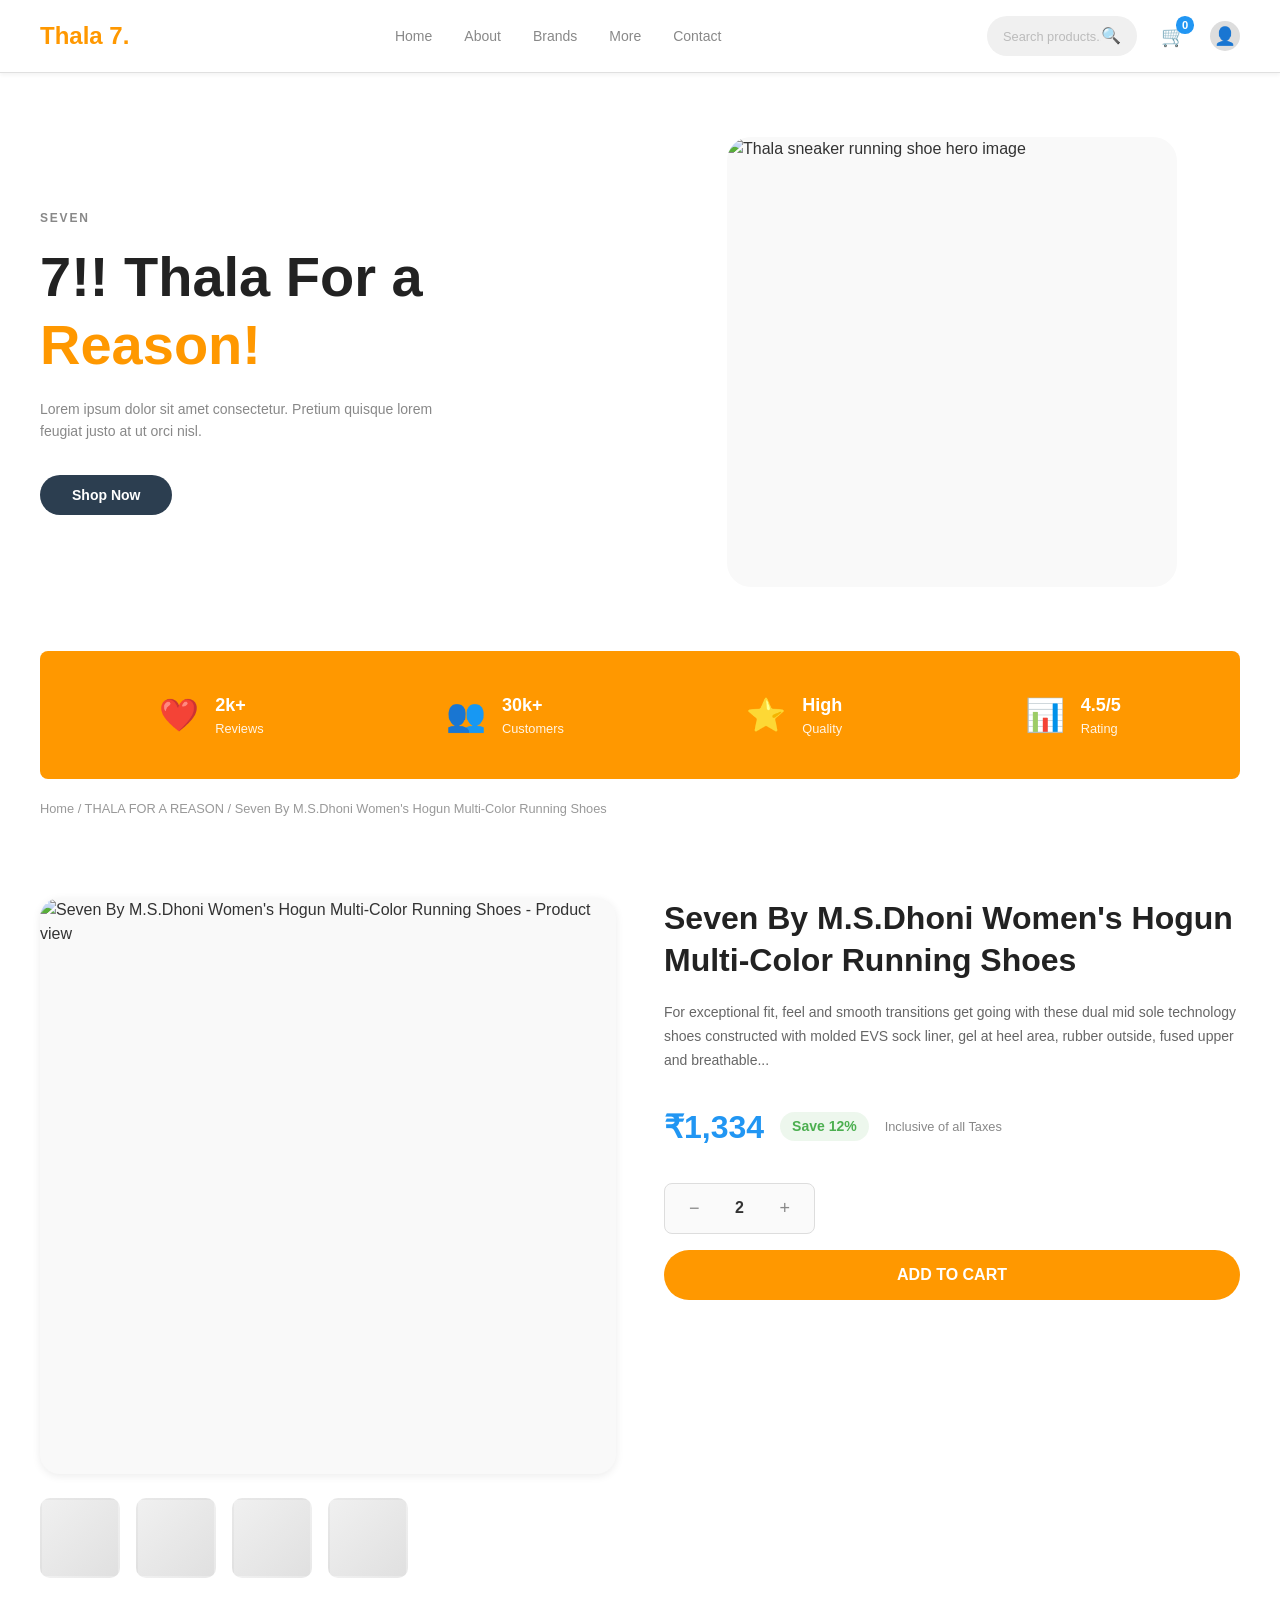
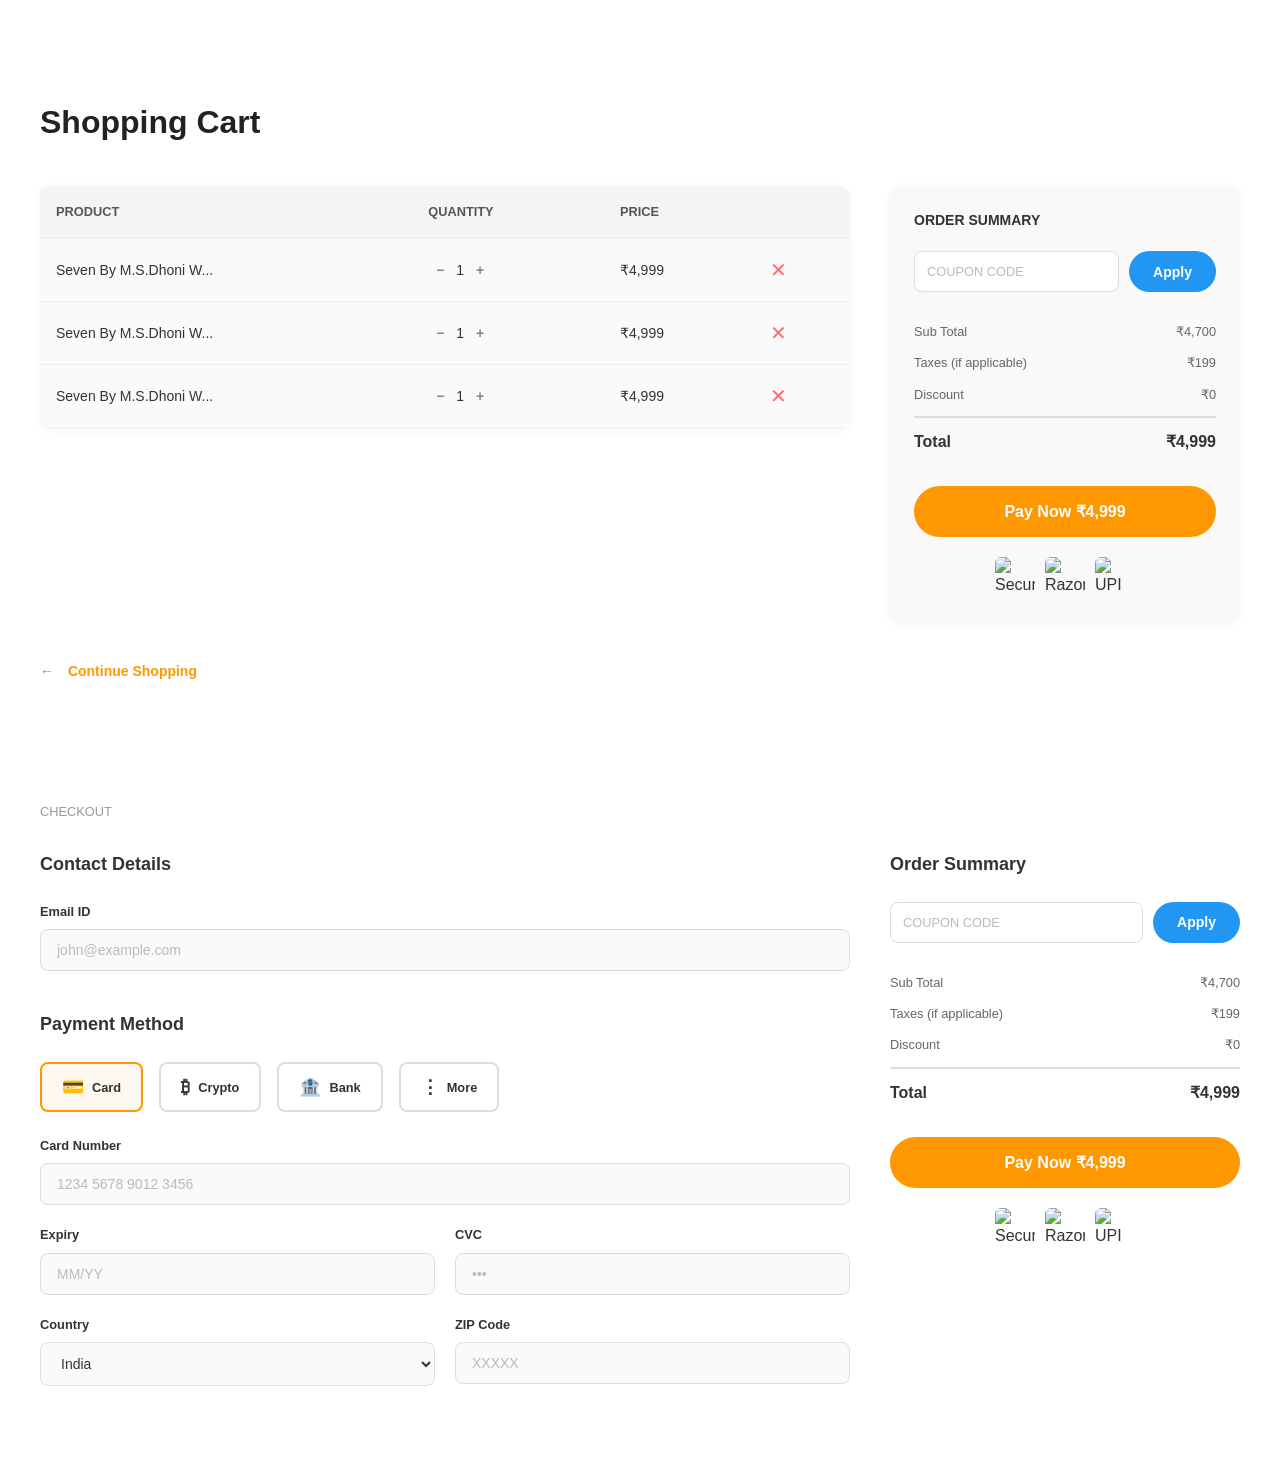
==== index.html @ a84789e5 "first commit" ====
<!doctype html>
<html lang="en">
  <head>
    <meta charset="UTF-8" />
    <meta name="viewport" content="width=device-width, initial-scale=1.0" />
    <title>Thala 7 - Sneaker Store</title>
    <link rel="stylesheet" href="style.css" />
  </head>
  <body>
    <header class="navbar">
      <div class="navbar-container">
        <div class="logo">Thala 7.</div>
        <input type="checkbox" class="hamburger-toggle" id="hamburger-toggle" />
        <label for="hamburger-toggle" class="hamburger-label">
          <span></span>
          <span></span>
          <span></span>
        </label>
        <nav class="nav-menu">
          <a href="#home" class="nav-link">Home</a>
          <a href="#about" class="nav-link">About</a>
          <a href="#brands" class="nav-link">Brands</a>
          <a href="#more" class="nav-link">More</a>
          <a href="#contact" class="nav-link">Contact</a>
        </nav>
        <div class="navbar-right">
          <div class="search-box">
            <input
              type="text"
              placeholder="Search products..."
              aria-label="Search"
            />
            <span class="search-icon">🔍</span>
          </div>
          <div class="cart-icon">
            <span>🛒</span>
            <span class="cart-count">0</span>
          </div>
          <div class="profile-icon" title="Profile">👤</div>
        </div>
      </div>
    </header>

    <section class="hero" id="home">
      <div class="hero-container">
        <div class="hero-left">
          <div class="brand-label">SEVEN</div>
          <h1 class="hero-title">
            7!! Thala For a <span class="highlight">Reason!</span>
          </h1>
          <p class="hero-desc">
            Lorem ipsum dolor sit amet consectetur. Pretium quisque lorem
            feugiat justo at ut orci nisl.
          </p>
          <button class="btn btn-shop">Shop Now</button>
        </div>
        <div class="hero-right">
          <div class="shoe-image-hero">
            <img
              src="https://i.pinimg.com/1200x/aa/ee/76/aaee76f7a891720bc73805a43b27a83a.jpg"
              alt="Thala sneaker running shoe hero image"
            />
          </div>
        </div>
      </div>
      <div class="hero-stats">
        <div class="stat">
          <span class="stat-icon" aria-hidden="true">❤️</span>
          <div class="stat-content">
            <div class="stat-number">2k+</div>
            <div class="stat-label">Reviews</div>
          </div>
        </div>
        <div class="stat">
          <span class="stat-icon" aria-hidden="true">👥</span>
          <div class="stat-content">
            <div class="stat-number">30k+</div>
            <div class="stat-label">Customers</div>
          </div>
        </div>
        <div class="stat">
          <span class="stat-icon" aria-hidden="true">⭐</span>
          <div class="stat-content">
            <div class="stat-number">High</div>
            <div class="stat-label">Quality</div>
          </div>
        </div>
        <div class="stat">
          <span class="stat-icon" aria-hidden="true">📊</span>
          <div class="stat-content">
            <div class="stat-number">4.5/5</div>
            <div class="stat-label">Rating</div>
          </div>
        </div>
      </div>
    </section>

    <section class="breadcrumb">
      <div class="breadcrumb-container">
        <span>Home</span>
        <span>/</span>
        <span>THALA FOR A REASON</span>
        <span>/</span>
        <span>Seven By M.S.Dhoni Women's Hogun Multi-Color Running Shoes</span>
      </div>
    </section>

    <section class="product" id="products">
      <div class="product-container">
        <div class="product-image-section">
          <div class="shoe-image-main">
            <img
              src="https://i.pinimg.com/736x/00/79/85/007985cdb544adfacf5028f406bddde5.jpg"
              alt="Seven By M.S.Dhoni Women's Hogun Multi-Color Running Shoes - Product view"
            />
          </div>
          <div class="product-thumbnails">
            <div
              class="thumbnail"
              role="button"
              tabindex="0"
              aria-label="Product view 1"
            ></div>
            <div
              class="thumbnail"
              role="button"
              tabindex="0"
              aria-label="Product view 2"
            ></div>
            <div
              class="thumbnail"
              role="button"
              tabindex="0"
              aria-label="Product view 3"
            ></div>
            <div
              class="thumbnail"
              role="button"
              tabindex="0"
              aria-label="Product view 4"
            ></div>
          </div>
        </div>
        <div class="product-details-section">
          <h2 class="product-title">
            Seven By M.S.Dhoni Women's Hogun Multi-Color Running Shoes
          </h2>
          <p class="product-description">
            For exceptional fit, feel and smooth transitions get going with
            these dual mid sole technology shoes constructed with molded EVS
            sock liner, gel at heel area, rubber outside, fused upper and
            breathable...
          </p>
          <div class="price-section">
            <span class="price-amount">₹1,334</span>
            <span class="discount-badge">Save 12%</span>
            <span class="tax-info">Inclusive of all Taxes</span>
          </div>
          <div class="add-to-cart-section">
            <div class="quantity-selector">
              <button class="qty-btn" aria-label="Decrease quantity">−</button>
              <span class="qty-value">2</span>
              <button class="qty-btn" aria-label="Increase quantity">+</button>
            </div>
            <button class="btn btn-add-cart">ADD TO CART</button>
          </div>
        </div>
      </div>
    </section>

    <section class="shopping-cart">
      <div class="shopping-cart-container">
        <h2 class="section-title">Shopping Cart</h2>
        <div class="cart-content">
          <div class="cart-items-section">
            <div class="cart-table-wrapper">
              <table class="cart-table">
                <thead>
                  <tr>
                    <th>Product</th>
                    <th>Quantity</th>
                    <th>Price</th>
                    <th></th>
                  </tr>
                </thead>
                <tbody>
                  <tr>
                    <td>Seven By M.S.Dhoni W...</td>
                    <td>
                      <span class="qty-control" role="button">−</span> 1
                      <span class="qty-control" role="button">+</span>
                    </td>
                    <td>₹4,999</td>
                    <td>
                      <span
                        class="remove-item"
                        role="button"
                        aria-label="Remove item"
                        >✕</span
                      >
                    </td>
                  </tr>
                  <tr>
                    <td>Seven By M.S.Dhoni W...</td>
                    <td>
                      <span class="qty-control" role="button">−</span> 1
                      <span class="qty-control" role="button">+</span>
                    </td>
                    <td>₹4,999</td>
                    <td>
                      <span
                        class="remove-item"
                        role="button"
                        aria-label="Remove item"
                        >✕</span
                      >
                    </td>
                  </tr>
                  <tr>
                    <td>Seven By M.S.Dhoni W...</td>
                    <td>
                      <span class="qty-control" role="button">−</span> 1
                      <span class="qty-control" role="button">+</span>
                    </td>
                    <td>₹4,999</td>
                    <td>
                      <span
                        class="remove-item"
                        role="button"
                        aria-label="Remove item"
                        >✕</span
                      >
                    </td>
                  </tr>
                </tbody>
              </table>
            </div>
          </div>
          <div class="order-summary">
            <h3>Order Summary</h3>
            <div class="coupon-section">
              <input
                type="text"
                placeholder="COUPON CODE"
                class="coupon-input"
                aria-label="Enter coupon code"
              />
              <button class="btn btn-apply-coupon">Apply</button>
            </div>
            <div class="summary-row">
              <span>Sub Total</span>
              <span>₹4,700</span>
            </div>
            <div class="summary-row">
              <span>Taxes (if applicable)</span>
              <span>₹199</span>
            </div>
            <div class="summary-row">
              <span>Discount</span>
              <span>₹0</span>
            </div>
            <div class="summary-row total">
              <span>Total</span>
              <span>₹4,999</span>
            </div>
            <button class="btn btn-pay">Pay Now ₹4,999</button>
            <div class="payment-methods">
              <img src="https://via.placeholder.com/40" alt="Secure payment" />
              <img
                src="https://via.placeholder.com/40"
                alt="Razorpay payment"
              />
              <img src="https://via.placeholder.com/40" alt="UPI payment" />
            </div>
          </div>
        </div>
        <div class="continue-shopping">
          <span class="back-arrow">←</span>
          <a href="#products">Continue Shopping</a>
        </div>
      </div>
    </section>

    <section class="checkout">
      <div class="checkout-header">Checkout</div>
      <div class="checkout-container">
        <div class="checkout-left">
          <h3 class="form-section-title">Contact Details</h3>
          <div class="form-group">
            <label for="email-input">Email ID</label>
            <input
              type="email"
              id="email-input"
              placeholder="john@example.com"
              class="form-input"
            />
          </div>

          <h3 class="form-section-title payment-title">Payment Method</h3>
          <div class="payment-tabs">
            <button class="payment-tab active" aria-pressed="true">
              <span class="tab-icon" aria-hidden="true">💳</span>
              Card
            </button>
            <button class="payment-tab" aria-pressed="false">
              <span class="tab-icon" aria-hidden="true">₿</span>
              Crypto
            </button>
            <button class="payment-tab" aria-pressed="false">
              <span class="tab-icon" aria-hidden="true">🏦</span>
              Bank
            </button>
            <button class="payment-tab" aria-pressed="false">
              <span class="tab-icon" aria-hidden="true">⋮</span>
              More
            </button>
          </div>

          <div class="form-group">
            <label for="card-input">Card Number</label>
            <input
              type="text"
              id="card-input"
              placeholder="1234 5678 9012 3456"
              class="form-input"
            />
          </div>

          <div class="form-row">
            <div class="form-group">
              <label for="expiry-input">Expiry</label>
              <input
                type="text"
                id="expiry-input"
                placeholder="MM/YY"
                class="form-input"
              />
            </div>
            <div class="form-group">
              <label for="cvc-input">CVC</label>
              <input
                type="text"
                id="cvc-input"
                placeholder="•••"
                class="form-input"
              />
            </div>
          </div>

          <div class="form-row">
            <div class="form-group">
              <label for="country-input">Country</label>
              <select id="country-input" class="form-input">
                <option>India</option>
                <option>USA</option>
                <option>UK</option>
              </select>
            </div>
            <div class="form-group">
              <label for="zip-input">ZIP Code</label>
              <input
                type="text"
                id="zip-input"
                placeholder="XXXXX"
                class="form-input"
              />
            </div>
          </div>
        </div>

        <div class="checkout-right">
          <h3 class="form-section-title">Order Summary</h3>
          <div class="coupon-section">
            <input
              type="text"
              placeholder="COUPON CODE"
              class="coupon-input"
              aria-label="Enter coupon code"
            />
            <button class="btn btn-apply-coupon">Apply</button>
          </div>
          <div class="summary-row">
            <span>Sub Total</span>
            <span>₹4,700</span>
          </div>
          <div class="summary-row">
            <span>Taxes (if applicable)</span>
            <span>₹199</span>
          </div>
          <div class="summary-row">
            <span>Discount</span>
            <span>₹0</span>
          </div>
          <div class="summary-row total">
            <span>Total</span>
            <span>₹4,999</span>
          </div>
          <button class="btn btn-pay">Pay Now ₹4,999</button>
          <div class="payment-methods">
            <img src="https://via.placeholder.com/40" alt="Secure payment" />
            <img src="https://via.placeholder.com/40" alt="Razorpay payment" />
            <img src="https://via.placeholder.com/40" alt="UPI payment" />
          </div>
        </div>
      </div>
    </section>
  </body>
</html>
---- style.css ----
* {
  margin: 0;
  padding: 0;
  box-sizing: border-box;
}

html {
  scroll-behavior: smooth;
}

body {
  font-family: "Segoe UI", Tahoma, Geneva, Verdana, sans-serif;
  background-color: #f5f5f5;
  color: #333;
  line-height: 1.5;
}

.navbar {
  background-color: #fff;
  padding: 1rem 2.5rem;
  border-bottom: 1px solid #e0e0e0;
  position: sticky;
  top: 0;
  z-index: 100;
  box-shadow: 0 2px 4px rgba(0, 0, 0, 0.05);
}

.navbar-container {
  display: flex;
  justify-content: space-between;
  align-items: center;
  max-width: 1440px;
  margin: 0 auto;
  gap: 2rem;
}

.logo {
  font-size: 1.5rem;
  font-weight: 700;
  color: #ff9800;
  flex-shrink: 0;
}

.hamburger-toggle {
  display: none;
}

.hamburger-label {
  display: none;
  flex-direction: column;
  gap: 0.4rem;
  cursor: pointer;
}

.hamburger-label span {
  width: 1.5rem;
  height: 0.2rem;
  background-color: #333;
  transition: all 0.3s ease;
  border-radius: 0.1rem;
}

.hamburger-toggle:checked ~ .hamburger-label span:nth-child(1) {
  transform: rotate(45deg) translateY(0.65rem);
}

.hamburger-toggle:checked ~ .hamburger-label span:nth-child(2) {
  opacity: 0;
}

.hamburger-toggle:checked ~ .hamburger-label span:nth-child(3) {
  transform: rotate(-45deg) translateY(-0.65rem);
}

.hamburger-toggle:checked ~ .nav-menu {
  max-height: 20rem;
  visibility: visible;
}

.nav-menu {
  display: flex;
  gap: 2rem;
  flex: 1;
  justify-content: center;
  align-items: center;
}

.nav-link {
  text-decoration: none;
  color: #888;
  font-size: 0.875rem;
  font-weight: 500;
  transition: color 0.3s ease;
  position: relative;
  padding: 0.5rem 0;
}

.nav-link:hover,
.nav-link:focus {
  color: #ff9800;
  outline: none;
}

.nav-link::after {
  content: "";
  position: absolute;
  bottom: 0;
  left: 0;
  width: 0;
  height: 0.15rem;
  background-color: #ff9800;
  transition: width 0.3s ease;
}

.nav-link:hover::after,
.nav-link:focus::after {
  width: 100%;
}

.navbar-right {
  display: flex;
  gap: 1.5rem;
  align-items: center;
  flex-shrink: 0;
}

.search-box {
  display: flex;
  align-items: center;
  background-color: #f0f0f0;
  padding: 0.5rem 1rem;
  border-radius: 2rem;
  width: 150px;
  transition:
    background-color 0.3s ease,
    box-shadow 0.3s ease;
}

.search-box:focus-within {
  background-color: #e8e8e8;
  box-shadow: 0 0 0 2px rgba(255, 152, 0, 0.1);
}

.search-box input {
  border: none;
  background: none;
  width: 100%;
  outline: none;
  font-size: 0.8rem;
}

.search-box input::placeholder {
  color: #bbb;
}

.search-icon {
  cursor: pointer;
  color: #888;
  transition: color 0.3s ease;
}

.search-icon:hover {
  color: #ff9800;
}

.cart-icon {
  position: relative;
  cursor: pointer;
  font-size: 1.25rem;
  transition: transform 0.2s ease;
}

.cart-icon:hover {
  transform: scale(1.1);
}

.cart-count {
  position: absolute;
  top: -0.3rem;
  right: -0.5rem;
  background-color: #2196f3;
  color: white;
  font-size: 0.7rem;
  width: 1.1rem;
  height: 1.1rem;
  border-radius: 50%;
  display: flex;
  align-items: center;
  justify-content: center;
  font-weight: 600;
}

.profile-icon {
  width: 1.875rem;
  height: 1.875rem;
  border-radius: 50%;
  background-color: #ddd;
  display: flex;
  align-items: center;
  justify-content: center;
  cursor: pointer;
  font-size: 1.1rem;
  transition: background-color 0.3s ease;
}

.profile-icon:hover {
  background-color: #ccc;
}

.hero {
  background-color: #fff;
  padding: 4rem 2.5rem 0;
}

.hero-container {
  display: flex;
  justify-content: space-between;
  align-items: center;
  max-width: 1440px;
  margin: 0 auto;
  gap: 3rem;
}

.hero-left {
  flex: 1;
  min-width: 0;
}

.brand-label {
  font-size: 0.75rem;
  color: #888;
  letter-spacing: 0.15em;
  margin-bottom: 1rem;
  text-transform: uppercase;
  font-weight: 600;
}

.hero-title {
  font-size: clamp(2rem, 5vw, 3.5rem);
  font-weight: 700;
  color: #222;
  line-height: 1.2;
  margin-bottom: 1.25rem;
  word-break: break-word;
}

.hero-title .highlight {
  color: #ff9800;
}

.hero-desc {
  color: #888;
  font-size: 0.875rem;
  line-height: 1.6;
  margin-bottom: 2rem;
  max-width: 400px;
}

.hero-right {
  flex: 1;
  display: flex;
  justify-content: center;
  min-width: 0;
}

.shoe-image-hero {
  width: 100%;
  max-width: 450px;
  height: auto;
  aspect-ratio: 1;
  border-radius: 1.5rem;
  display: flex;
  align-items: center;
  justify-content: center;
  overflow: hidden;
  background-color: #f9f9f9;
}

.shoe-image-hero img {
  width: 100%;
  height: 100%;
  object-fit: cover;
  display: block;
  transition: transform 0.3s ease;
}

.shoe-image-hero:hover img {
  transform: scale(1.05);
}

.hero-stats {
  display: flex;
  justify-content: space-around;
  background-color: #ff9800;
  margin-top: 4rem;
  padding: 2.5rem 2.5rem;
  color: white;
  width: 100%;
  flex-wrap: wrap;
  gap: 1.5rem;
  border-radius: 0.5rem;
}

.stat {
  display: flex;
  align-items: center;
  gap: 1rem;
}

.stat-icon {
  font-size: 2rem;
}

.stat-content {
  display: flex;
  flex-direction: column;
}

.stat-number {
  font-size: 1.125rem;
  font-weight: 700;
}

.stat-label {
  font-size: 0.8rem;
  opacity: 0.9;
}

.btn {
  border: none;
  border-radius: 2rem;
  cursor: pointer;
  font-size: 0.875rem;
  font-weight: 600;
  padding: 0.75rem 2rem;
  transition: all 0.3s ease;
  font-family: inherit;
}

.btn:focus {
  outline: 2px solid #ff9800;
  outline-offset: 2px;
}

.btn-shop {
  background-color: #2c3e50;
  color: white;
  padding: 0.75rem 2rem;
}

.btn-shop:hover {
  background-color: #1a252f;
  transform: translateY(-2px);
  box-shadow: 0 4px 12px rgba(0, 0, 0, 0.15);
}

.btn-add-cart {
  background-color: #ff9800;
  color: white;
  width: 100%;
  padding: 1rem;
  font-size: 1rem;
}

.btn-add-cart:hover {
  background-color: #f57c00;
  box-shadow: 0 4px 12px rgba(255, 152, 0, 0.2);
}

.btn-pay {
  background-color: #ff9800;
  color: white;
  width: 100%;
  padding: 1rem;
  font-size: 1rem;
  margin-top: 1.25rem;
}

.btn-pay:hover {
  background-color: #f57c00;
  box-shadow: 0 4px 12px rgba(255, 152, 0, 0.2);
}

.btn-apply-coupon {
  background-color: #2196f3;
  color: white;
  padding: 0.75rem 1.5rem;
  white-space: nowrap;
}

.btn-apply-coupon:hover {
  background-color: #1976d2;
}

.breadcrumb {
  background-color: #fff;
  padding: 1.25rem 2.5rem;
}

.breadcrumb-container {
  max-width: 1440px;
  margin: 0 auto;
  font-size: 0.8rem;
  color: #999;
  word-break: break-word;
}

.product {
  background-color: #fff;
  padding: 3.75rem 2.5rem;
}

.product-container {
  display: flex;
  justify-content: space-between;
  max-width: 1440px;
  margin: 0 auto;
  gap: 3rem;
}

.product-image-section {
  flex: 1;
  min-width: 0;
}

.shoe-image-main {
  width: 100%;
  aspect-ratio: 1;
  border-radius: 1.25rem;
  margin-bottom: 1.5rem;
  overflow: hidden;
  background-color: #f9f9f9;
  box-shadow: 0 2px 8px rgba(0, 0, 0, 0.08);
}

.shoe-image-main img {
  width: 100%;
  height: 100%;
  object-fit: cover;
  display: block;
  transition: transform 0.3s ease;
}

.shoe-image-main:hover img {
  transform: scale(1.05);
}

.product-thumbnails {
  display: flex;
  gap: 1rem;
  flex-wrap: wrap;
}

.thumbnail {
  width: 5rem;
  height: 5rem;
  background: linear-gradient(135deg, #f0f0f0 0%, #e0e0e0 100%);
  border-radius: 0.625rem;
  cursor: pointer;
  flex-shrink: 0;
  transition: all 0.3s ease;
  border: 2px solid transparent;
}

.thumbnail:hover {
  border-color: #ff9800;
  transform: translateY(-4px);
  box-shadow: 0 4px 12px rgba(255, 152, 0, 0.2);
}

.thumbnail:focus {
  outline: 2px solid #ff9800;
  outline-offset: 2px;
}

.product-details-section {
  flex: 1;
  min-width: 0;
}

.product-title {
  font-size: 2rem;
  font-weight: 700;
  color: #222;
  margin-bottom: 1.25rem;
  line-height: 1.3;
}

.product-description {
  color: #666;
  font-size: 0.875rem;
  line-height: 1.7;
  margin-bottom: 1.875rem;
}

.price-section {
  display: flex;
  align-items: center;
  gap: 1rem;
  margin-bottom: 2rem;
  flex-wrap: wrap;
}

.price-amount {
  font-size: 2rem;
  font-weight: 700;
  color: #2196f3;
}

.discount-badge {
  color: #4caf50;
  font-weight: 600;
  font-size: 0.875rem;
  background-color: rgba(76, 175, 80, 0.1);
  padding: 0.25rem 0.75rem;
  border-radius: 1rem;
}

.tax-info {
  color: #888;
  font-size: 0.8rem;
}

.add-to-cart-section {
  display: flex;
  gap: 1rem;
  align-items: center;
  flex-wrap: wrap;
}

.quantity-selector {
  display: flex;
  align-items: center;
  gap: 1rem;
  border: 1px solid #ddd;
  padding: 0.625rem 1rem;
  border-radius: 0.5rem;
  background-color: #fafafa;
}

.qty-btn {
  background: none;
  border: none;
  font-size: 1.125rem;
  cursor: pointer;
  color: #888;
  transition: color 0.3s ease;
  padding: 0.25rem 0.5rem;
}

.qty-btn:hover,
.qty-btn:focus {
  color: #ff9800;
  outline: none;
}

.qty-value {
  font-weight: 600;
  color: #333;
  min-width: 2rem;
  text-align: center;
}

.shopping-cart {
  background-color: #fff;
  padding: 3.75rem 2.5rem;
}

.shopping-cart-container {
  max-width: 1440px;
  margin: 0 auto;
}

.section-title {
  font-size: 2rem;
  font-weight: 700;
  color: #222;
  margin-bottom: 2.5rem;
}

.cart-content {
  display: flex;
  gap: 2.5rem;
  margin-bottom: 2.5rem;
}

.cart-items-section {
  flex: 1;
  min-width: 0;
}

.cart-table-wrapper {
  overflow-x: auto;
  border-radius: 0.625rem;
  box-shadow: 0 2px 8px rgba(0, 0, 0, 0.05);
}

.cart-table {
  width: 100%;
  border-collapse: collapse;
  background-color: #fafafa;
}

.cart-table th {
  text-align: left;
  padding: 1rem;
  border-bottom: 2px solid #eee;
  font-weight: 600;
  color: #555;
  font-size: 0.8rem;
  text-transform: uppercase;
  background-color: #f5f5f5;
}

.cart-table td {
  padding: 1rem;
  border-bottom: 1px solid #eee;
  font-size: 0.875rem;
}

.qty-control {
  cursor: pointer;
  color: #888;
  margin: 0 0.5rem;
  transition: color 0.3s ease;
  font-weight: 600;
}

.qty-control:hover {
  color: #ff9800;
}

.remove-item {
  cursor: pointer;
  color: #ff6b6b;
  font-size: 1.25rem;
  transition: color 0.3s ease;
}

.remove-item:hover {
  color: #cc0000;
}

.order-summary {
  width: 350px;
  background-color: #f9f9f9;
  padding: 1.5rem;
  border-radius: 0.625rem;
  height: fit-content;
  box-shadow: 0 2px 8px rgba(0, 0, 0, 0.05);
}

.order-summary h3 {
  font-size: 0.875rem;
  font-weight: 600;
  margin-bottom: 1.25rem;
  color: #333;
  text-transform: uppercase;
}

.coupon-section {
  display: flex;
  gap: 0.625rem;
  margin-bottom: 1.875rem;
}

.coupon-input {
  flex: 1;
  padding: 0.75rem;
  border: 1px solid #ddd;
  border-radius: 0.5rem;
  font-size: 0.8rem;
  color: #333;
  transition: border-color 0.3s ease;
}

.coupon-input::placeholder {
  color: #bbb;
}

.coupon-input:focus {
  outline: none;
  border-color: #ff9800;
  box-shadow: 0 0 0 2px rgba(255, 152, 0, 0.1);
}

.summary-row {
  display: flex;
  justify-content: space-between;
  font-size: 0.8rem;
  margin-bottom: 0.75rem;
  color: #666;
}

.summary-row.total {
  border-top: 2px solid #ddd;
  padding-top: 0.75rem;
  font-size: 1rem;
  font-weight: 700;
  color: #333;
}

.payment-methods {
  display: flex;
  gap: 0.625rem;
  margin-top: 1.25rem;
  justify-content: center;
  flex-wrap: wrap;
}

.payment-methods img {
  width: 2.5rem;
  height: 2.5rem;
  object-fit: cover;
  border-radius: 0.375rem;
}

.continue-shopping {
  margin-top: 2.5rem;
  font-size: 0.875rem;
}

.back-arrow {
  color: #888;
  margin-right: 0.625rem;
}

.continue-shopping a {
  color: #ff9800;
  text-decoration: none;
  font-weight: 600;
  transition: color 0.3s ease;
}

.continue-shopping a:hover {
  color: #f57c00;
  text-decoration: underline;
}

.checkout {
  background-color: #fff;
  padding: 3.75rem 2.5rem;
}

.checkout-header {
  font-size: 0.8rem;
  color: #999;
  margin-bottom: 1.875rem;
  text-transform: uppercase;
}

.checkout-container {
  display: flex;
  gap: 2.5rem;
  max-width: 1440px;
  margin: 0 auto;
}

.checkout-left {
  flex: 1;
  min-width: 0;
}

.checkout-right {
  width: 350px;
  flex-shrink: 0;
}

.form-section-title {
  font-size: 1.125rem;
  font-weight: 600;
  color: #333;
  margin-bottom: 1.5rem;
  margin-top: 1.875rem;
}

.form-section-title:first-of-type {
  margin-top: 0;
}

.payment-title {
  margin-top: 2.5rem;
}

.form-group {
  margin-bottom: 1.25rem;
}

.form-group label {
  display: block;
  font-size: 0.8rem;
  font-weight: 600;
  color: #333;
  margin-bottom: 0.5rem;
}

.form-input {
  width: 100%;
  padding: 0.75rem 1rem;
  border: 1px solid #ddd;
  border-radius: 0.5rem;
  font-size: 0.875rem;
  color: #333;
  font-family: inherit;
  transition: all 0.3s ease;
  background-color: #fafafa;
}

.form-input::placeholder {
  color: #bbb;
}

.form-input:focus {
  outline: none;
  border-color: #ff9800;
  background-color: #fff;
  box-shadow: 0 0 0 3px rgba(255, 152, 0, 0.1);
}

.form-row {
  display: flex;
  gap: 1.25rem;
}

.form-row .form-group {
  flex: 1;
}

.payment-tabs {
  display: flex;
  gap: 1rem;
  margin-bottom: 1.5rem;
  flex-wrap: wrap;
}

.payment-tab {
  display: flex;
  align-items: center;
  gap: 0.5rem;
  padding: 0.75rem 1.25rem;
  border: 2px solid #ddd;
  border-radius: 0.5rem;
  background: white;
  cursor: pointer;
  font-size: 0.8rem;
  font-weight: 600;
  color: #333;
  transition: all 0.3s ease;
}

.payment-tab:hover {
  border-color: #ff9800;
  background-color: #fff8f0;
}

.payment-tab:focus {
  outline: 2px solid #ff9800;
  outline-offset: 2px;
}

.payment-tab.active {
  border-color: #ff9800;
  background-color: #fff8f0;
}

.tab-icon {
  font-size: 1.125rem;
}

@media (max-width: 1200px) {
  .navbar {
    padding: 1rem 1.5rem;
  }

  .navbar-container {
    gap: 1rem;
  }

  .search-box {
    width: 120px;
  }

  .hero {
    padding: 2.5rem 1.5rem 0;
  }

  .hero-container {
    gap: 2rem;
  }

  .hero-title {
    font-size: clamp(1.75rem, 4vw, 2.5rem);
  }

  .hero-right {
    flex: 0.8;
  }

  .product {
    padding: 2.5rem 1.5rem;
  }

  .product-container {
    gap: 2rem;
  }

  .product-title {
    font-size: 1.5rem;
  }

  .checkout-container {
    gap: 1.5rem;
  }
}

@media (max-width: 992px) {
  .navbar {
    padding: 0.75rem 1rem;
  }

  .logo {
    font-size: 1.25rem;
  }

  .hamburger-label {
    display: flex;
  }

  .nav-menu {
    position: absolute;
    top: 100%;
    left: 0;
    right: 0;
    background-color: #fff;
    flex-direction: column;
    gap: 0;
    border-bottom: 1px solid #e0e0e0;
    max-height: 0;
    overflow: hidden;
    visibility: hidden;
    transition:
      max-height 0.3s ease,
      visibility 0.3s ease;
    padding: 0;
  }

  .nav-link {
    padding: 1rem 1.5rem;
    display: block;
    border-bottom: 1px solid #f0f0f0;
  }

  .search-box {
    display: none;
  }

  .hero-container {
    flex-direction: column;
    gap: 2rem;
  }

  .hero-title {
    font-size: clamp(1.5rem, 3vw, 2.25rem);
  }

  .hero-stats {
    margin-top: 2.5rem;
    padding: 1.5rem;
  }

  .product-container {
    flex-direction: column;
    gap: 2rem;
  }

  .product-title {
    font-size: 1.25rem;
  }

  .cart-content {
    flex-direction: column;
    gap: 1.5rem;
  }

  .order-summary {
    width: 100%;
  }

  .checkout-container {
    flex-direction: column;
    gap: 1.5rem;
  }

  .checkout-left {
    order: 2;
  }

  .checkout-right {
    order: 1;
    width: 100%;
  }

  .payment-tabs {
    flex-direction: column;
  }

  .payment-tab {
    width: 100%;
    justify-content: flex-start;
  }
}

@media (max-width: 768px) {
  .navbar {
    padding: 0.625rem 1rem;
  }

  .navbar-container {
    gap: 0.5rem;
  }

  .logo {
    font-size: 1rem;
  }

  .navbar-right {
    gap: 1rem;
  }

  .cart-count {
    font-size: 0.6rem;
    width: 1rem;
    height: 1rem;
  }

  .profile-icon {
    width: 1.75rem;
    height: 1.75rem;
    font-size: 1rem;
  }

  .hero {
    padding: 2rem 1rem 0;
  }

  .hero-container {
    gap: 1.5rem;
  }

  .hero-title {
    font-size: clamp(1.25rem, 5vw, 2rem);
  }

  .hero-desc {
    font-size: 0.8125rem;
  }

  .brand-label {
    font-size: 0.7rem;
  }

  .hero-right {
    flex: 1;
  }

  .shoe-image-hero {
    max-width: 300px;
  }

  .hero-stats {
    flex-direction: column;
    gap: 1rem;
    margin-top: 2rem;
    padding: 1.25rem;
  }

  .stat {
    justify-content: space-between;
  }

  .stat-icon {
    font-size: 1.5rem;
  }

  .breadcrumb {
    padding: 1rem;
  }

  .breadcrumb-container {
    font-size: 0.75rem;
  }

  .product {
    padding: 2rem 1rem;
  }

  .product-container {
    gap: 1.5rem;
  }

  .product-title {
    font-size: 1.125rem;
  }

  .product-description {
    font-size: 0.8125rem;
  }

  .price-amount {
    font-size: 1.5rem;
  }

  .add-to-cart-section {
    flex-direction: column;
    width: 100%;
  }

  .quantity-selector {
    width: 100%;
    justify-content: space-around;
  }

  .btn-add-cart {
    width: 100%;
  }

  .shopping-cart {
    padding: 2rem 1rem;
  }

  .section-title {
    font-size: 1.5rem;
  }

  .cart-table {
    font-size: 0.75rem;
  }

  .cart-table th,
  .cart-table td {
    padding: 0.75rem 0.5rem;
  }

  .order-summary {
    padding: 1rem;
  }

  .order-summary h3 {
    font-size: 0.75rem;
  }

  .coupon-input {
    padding: 0.625rem 0.5rem;
  }

  .summary-row {
    font-size: 0.75rem;
    margin-bottom: 0.5rem;
  }

  .summary-row.total {
    font-size: 0.9rem;
  }

  .btn-pay {
    margin-top: 1rem;
    padding: 0.75rem;
    font-size: 0.9rem;
  }

  .checkout {
    padding: 2rem 1rem;
  }

  .checkout-header {
    font-size: 0.75rem;
  }

  .form-section-title {
    font-size: 1rem;
    margin-bottom: 1rem;
    margin-top: 1.5rem;
  }

  .form-group {
    margin-bottom: 1rem;
  }

  .form-group label {
    font-size: 0.75rem;
    margin-bottom: 0.4rem;
  }

  .form-input {
    padding: 0.625rem 0.75rem;
    font-size: 0.8rem;
  }

  .form-row {
    gap: 1rem;
  }

  .payment-tab {
    padding: 0.625rem 1rem;
    font-size: 0.75rem;
  }

  .tab-icon {
    font-size: 1rem;
  }
}

@media (max-width: 480px) {
  .navbar {
    padding: 0.5rem 0.75rem;
  }

  .logo {
    font-size: 0.9rem;
  }

  .hamburger-label {
    gap: 0.35rem;
  }

  .hamburger-label span {
    width: 1.25rem;
    height: 0.15rem;
  }

  .navbar-right {
    gap: 0.75rem;
  }

  .cart-icon {
    font-size: 1.1rem;
  }

  .profile-icon {
    width: 1.625rem;
    height: 1.625rem;
    font-size: 0.875rem;
  }

  .hero {
    padding: 1.5rem 0.75rem 0;
  }

  .hero-container {
    gap: 1rem;
  }

  .hero-title {
    font-size: clamp(1rem, 4vw, 1.75rem);
  }

  .hero-desc {
    font-size: 0.75rem;
    margin-bottom: 1.25rem;
  }

  .btn-shop {
    width: 100%;
    padding: 0.625rem 1.5rem;
  }

  .brand-label {
    font-size: 0.65rem;
    margin-bottom: 0.75rem;
  }

  .hero-stats {
    gap: 0.75rem;
    margin-top: 1.5rem;
    padding: 1rem 0.75rem;
  }

  .stat {
    flex-direction: column;
    gap: 0.4rem;
    text-align: center;
  }

  .stat-icon {
    font-size: 1.25rem;
  }

  .stat-number {
    font-size: 1rem;
  }

  .stat-label {
    font-size: 0.7rem;
  }

  .breadcrumb {
    padding: 0.75rem 0.75rem;
  }

  .breadcrumb-container {
    font-size: 0.65rem;
  }

  .product {
    padding: 1.5rem 0.75rem;
  }

  .product-container {
    gap: 1.25rem;
  }

  .product-title {
    font-size: 1rem;
  }

  .product-description {
    font-size: 0.75rem;
  }

  .price-amount {
    font-size: 1.25rem;
  }

  .discount-badge {
    font-size: 0.75rem;
    padding: 0.2rem 0.5rem;
  }

  .tax-info {
    font-size: 0.7rem;
  }

  .quantity-selector {
    padding: 0.5rem 0.75rem;
    gap: 0.75rem;
  }

  .qty-btn {
    font-size: 1rem;
  }

  .shopping-cart {
    padding: 1.5rem 0.75rem;
  }

  .section-title {
    font-size: 1.25rem;
    margin-bottom: 1.5rem;
  }

  .cart-content {
    gap: 1rem;
  }

  .cart-table {
    font-size: 0.7rem;
  }

  .cart-table th,
  .cart-table td {
    padding: 0.5rem 0.375rem;
  }

  .order-summary {
    padding: 0.875rem;
  }

  .order-summary h3 {
    font-size: 0.7rem;
  }

  .coupon-section {
    gap: 0.5rem;
  }

  .coupon-input {
    font-size: 0.7rem;
    padding: 0.5rem;
  }

  .btn-apply-coupon {
    padding: 0.5rem 1rem;
    font-size: 0.7rem;
  }

  .summary-row {
    font-size: 0.7rem;
    margin-bottom: 0.4rem;
  }

  .summary-row.total {
    font-size: 0.85rem;
  }

  .btn-pay {
    padding: 0.625rem;
    font-size: 0.8rem;
    margin-top: 0.75rem;
  }

  .payment-methods {
    gap: 0.5rem;
  }

  .payment-methods img {
    width: 2rem;
    height: 2rem;
  }

  .continue-shopping {
    font-size: 0.75rem;
    margin-top: 1.5rem;
  }

  .checkout {
    padding: 1.5rem 0.75rem;
  }

  .checkout-container {
    gap: 1rem;
  }

  .checkout-header {
    font-size: 0.7rem;
    margin-bottom: 1rem;
  }

  .checkout-right {
    width: 100%;
  }

  .form-section-title {
    font-size: 0.9rem;
    margin-bottom: 1rem;
    margin-top: 1.25rem;
  }

  .form-group {
    margin-bottom: 0.875rem;
  }

  .form-group label {
    font-size: 0.7rem;
    margin-bottom: 0.35rem;
  }

  .form-input {
    padding: 0.5rem 0.625rem;
    font-size: 0.75rem;
  }

  .form-row {
    gap: 0.75rem;
  }

  .payment-tabs {
    flex-direction: column;
    gap: 0.75rem;
  }

  .payment-tab {
    padding: 0.5rem 1rem;
    font-size: 0.7rem;
    width: 100%;
  }

  .tab-icon {
    font-size: 0.875rem;
  }
}
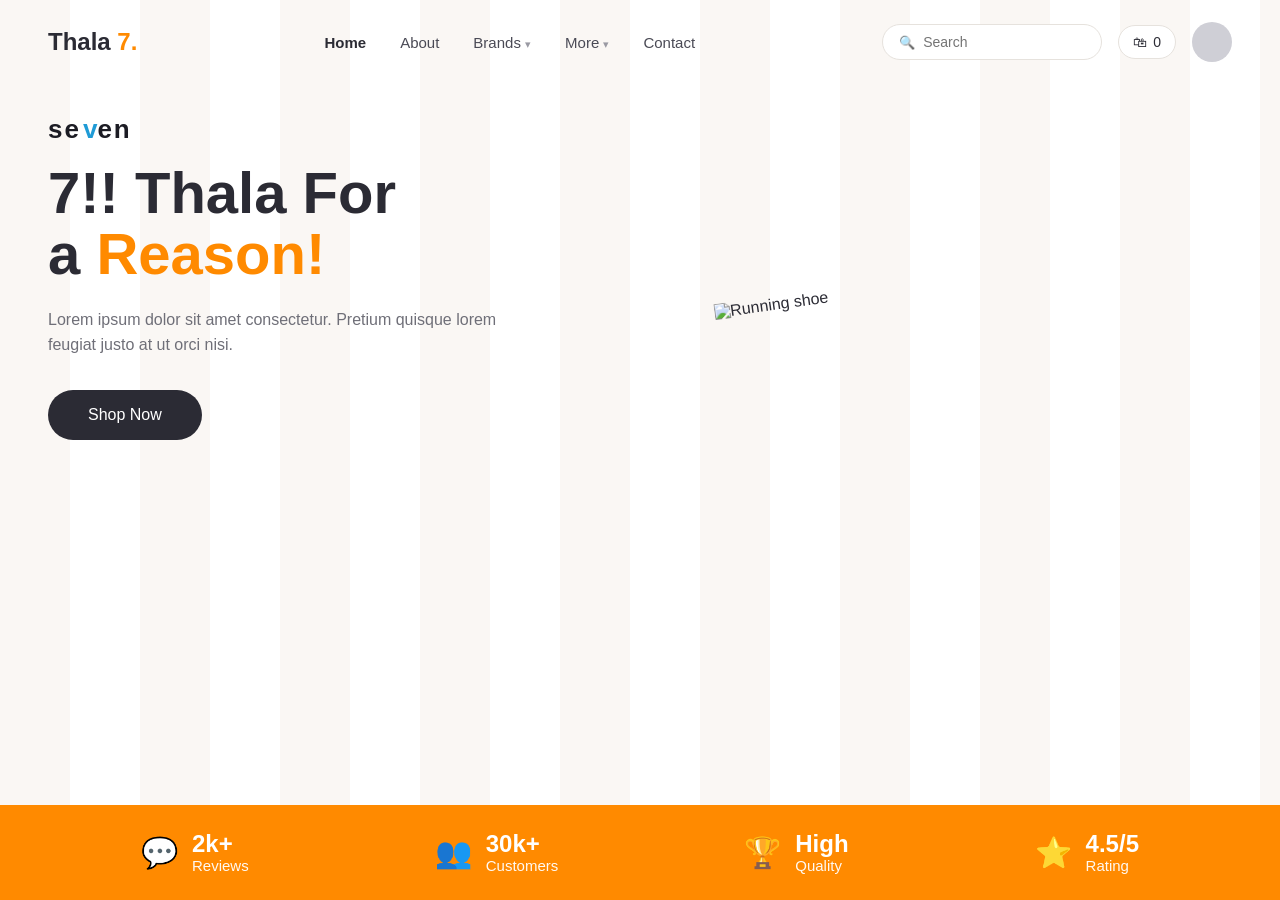
==== commit db2d27a8: "Add Thala 7. shopping flow: home, product, cart, checkout pages - Home landing page with hero and st" ====
--- a/index.html
+++ b/index.html
@@ -1,408 +1,99 @@
-<!doctype html>
+<!DOCTYPE html>
 <html lang="en">
-  <head>
-    <meta charset="UTF-8" />
-    <meta name="viewport" content="width=device-width, initial-scale=1.0" />
-    <title>Thala 7 - Sneaker Store</title>
-    <link rel="stylesheet" href="style.css" />
-  </head>
-  <body>
+<head>
+  <meta charset="UTF-8" />
+  <meta name="viewport" content="width=device-width, initial-scale=1.0" />
+  <title>Thala 7. | Shop Now</title>
+  <link rel="stylesheet" href="css/style.css" />
+</head>
+<body>
+  <div class="page">
+    <!-- ===== Navbar ===== -->
     <header class="navbar">
-      <div class="navbar-container">
-        <div class="logo">Thala 7.</div>
-        <input type="checkbox" class="hamburger-toggle" id="hamburger-toggle" />
-        <label for="hamburger-toggle" class="hamburger-label">
-          <span></span>
-          <span></span>
-          <span></span>
-        </label>
-        <nav class="nav-menu">
-          <a href="#home" class="nav-link">Home</a>
-          <a href="#about" class="nav-link">About</a>
-          <a href="#brands" class="nav-link">Brands</a>
-          <a href="#more" class="nav-link">More</a>
-          <a href="#contact" class="nav-link">Contact</a>
-        </nav>
-        <div class="navbar-right">
-          <div class="search-box">
-            <input
-              type="text"
-              placeholder="Search products..."
-              aria-label="Search"
-            />
-            <span class="search-icon">🔍</span>
-          </div>
-          <div class="cart-icon">
-            <span>🛒</span>
-            <span class="cart-count">0</span>
-          </div>
-          <div class="profile-icon" title="Profile">👤</div>
+      <div class="logo">Thala <span>7.</span></div>
+
+      <nav class="nav-links">
+        <a href="#" class="active">Home</a>
+        <a href="#">About</a>
+        <a href="#">Brands <span class="caret">&#9662;</span></a>
+        <a href="#">More <span class="caret">&#9662;</span></a>
+        <a href="#">Contact</a>
+      </nav>
+
+      <div class="nav-right">
+        <div class="search-box">
+          <span class="search-icon">&#128269;</span>
+          <input type="text" placeholder="Search" />
         </div>
+        <button class="bag-btn">
+          <span class="bag-icon">&#128717;</span>
+          <span class="bag-count">0</span>
+        </button>
+        <div class="avatar"></div>
       </div>
     </header>
 
-    <section class="hero" id="home">
-      <div class="hero-container">
-        <div class="hero-left">
-          <div class="brand-label">SEVEN</div>
-          <h1 class="hero-title">
-            7!! Thala For a <span class="highlight">Reason!</span>
-          </h1>
-          <p class="hero-desc">
-            Lorem ipsum dolor sit amet consectetur. Pretium quisque lorem
-            feugiat justo at ut orci nisl.
-          </p>
-          <button class="btn btn-shop">Shop Now</button>
-        </div>
-        <div class="hero-right">
-          <div class="shoe-image-hero">
-            <img
-              src="https://i.pinimg.com/1200x/aa/ee/76/aaee76f7a891720bc73805a43b27a83a.jpg"
-              alt="Thala sneaker running shoe hero image"
-            />
-          </div>
+    <!-- ===== Hero ===== -->
+    <main class="hero">
+      <div class="hero-left">
+        <div class="brand-mark">se<span class="v">v</span>en</div>
+
+        <h1 class="hero-title">
+          7!! Thala For<br />
+          a <span class="orange">Reason!</span>
+        </h1>
+
+        <p class="hero-text">
+          Lorem ipsum dolor sit amet consectetur. Pretium quisque lorem
+          feugiat justo at ut orci nisi.
+        </p>
+
+        <a href="product.html" class="shop-btn">Shop Now</a>
+      </div>
+
+      <div class="hero-right">
+        <img
+          src="https://images.unsplash.com/photo-1542291026-7eec264c27ff?auto=format&fit=crop&w=900&q=80"
+          alt="Running shoe"
+          class="shoe-img"
+        />
+      </div>
+    </main>
+
+    <!-- ===== Stats bar ===== -->
+    <section class="stats">
+      <div class="stat">
+        <span class="stat-icon">&#128172;</span>
+        <div class="stat-text">
+          <strong>2k+</strong>
+          <span>Reviews</span>
         </div>
       </div>
-      <div class="hero-stats">
-        <div class="stat">
-          <span class="stat-icon" aria-hidden="true">❤️</span>
-          <div class="stat-content">
-            <div class="stat-number">2k+</div>
-            <div class="stat-label">Reviews</div>
-          </div>
+
+      <div class="stat">
+        <span class="stat-icon">&#128101;</span>
+        <div class="stat-text">
+          <strong>30k+</strong>
+          <span>Customers</span>
         </div>
-        <div class="stat">
-          <span class="stat-icon" aria-hidden="true">👥</span>
-          <div class="stat-content">
-            <div class="stat-number">30k+</div>
-            <div class="stat-label">Customers</div>
-          </div>
+      </div>
+
+      <div class="stat">
+        <span class="stat-icon">&#127942;</span>
+        <div class="stat-text">
+          <strong>High</strong>
+          <span>Quality</span>
         </div>
-        <div class="stat">
-          <span class="stat-icon" aria-hidden="true">⭐</span>
-          <div class="stat-content">
-            <div class="stat-number">High</div>
-            <div class="stat-label">Quality</div>
-          </div>
-        </div>
-        <div class="stat">
-          <span class="stat-icon" aria-hidden="true">📊</span>
-          <div class="stat-content">
-            <div class="stat-number">4.5/5</div>
-            <div class="stat-label">Rating</div>
-          </div>
+      </div>
+
+      <div class="stat">
+        <span class="stat-icon">&#11088;</span>
+        <div class="stat-text">
+          <strong>4.5/5</strong>
+          <span>Rating</span>
         </div>
       </div>
     </section>
-
-    <section class="breadcrumb">
-      <div class="breadcrumb-container">
-        <span>Home</span>
-        <span>/</span>
-        <span>THALA FOR A REASON</span>
-        <span>/</span>
-        <span>Seven By M.S.Dhoni Women's Hogun Multi-Color Running Shoes</span>
-      </div>
-    </section>
-
-    <section class="product" id="products">
-      <div class="product-container">
-        <div class="product-image-section">
-          <div class="shoe-image-main">
-            <img
-              src="https://i.pinimg.com/736x/00/79/85/007985cdb544adfacf5028f406bddde5.jpg"
-              alt="Seven By M.S.Dhoni Women's Hogun Multi-Color Running Shoes - Product view"
-            />
-          </div>
-          <div class="product-thumbnails">
-            <div
-              class="thumbnail"
-              role="button"
-              tabindex="0"
-              aria-label="Product view 1"
-            ></div>
-            <div
-              class="thumbnail"
-              role="button"
-              tabindex="0"
-              aria-label="Product view 2"
-            ></div>
-            <div
-              class="thumbnail"
-              role="button"
-              tabindex="0"
-              aria-label="Product view 3"
-            ></div>
-            <div
-              class="thumbnail"
-              role="button"
-              tabindex="0"
-              aria-label="Product view 4"
-            ></div>
-          </div>
-        </div>
-        <div class="product-details-section">
-          <h2 class="product-title">
-            Seven By M.S.Dhoni Women's Hogun Multi-Color Running Shoes
-          </h2>
-          <p class="product-description">
-            For exceptional fit, feel and smooth transitions get going with
-            these dual mid sole technology shoes constructed with molded EVS
-            sock liner, gel at heel area, rubber outside, fused upper and
-            breathable...
-          </p>
-          <div class="price-section">
-            <span class="price-amount">₹1,334</span>
-            <span class="discount-badge">Save 12%</span>
-            <span class="tax-info">Inclusive of all Taxes</span>
-          </div>
-          <div class="add-to-cart-section">
-            <div class="quantity-selector">
-              <button class="qty-btn" aria-label="Decrease quantity">−</button>
-              <span class="qty-value">2</span>
-              <button class="qty-btn" aria-label="Increase quantity">+</button>
-            </div>
-            <button class="btn btn-add-cart">ADD TO CART</button>
-          </div>
-        </div>
-      </div>
-    </section>
-
-    <section class="shopping-cart">
-      <div class="shopping-cart-container">
-        <h2 class="section-title">Shopping Cart</h2>
-        <div class="cart-content">
-          <div class="cart-items-section">
-            <div class="cart-table-wrapper">
-              <table class="cart-table">
-                <thead>
-                  <tr>
-                    <th>Product</th>
-                    <th>Quantity</th>
-                    <th>Price</th>
-                    <th></th>
-                  </tr>
-                </thead>
-                <tbody>
-                  <tr>
-                    <td>Seven By M.S.Dhoni W...</td>
-                    <td>
-                      <span class="qty-control" role="button">−</span> 1
-                      <span class="qty-control" role="button">+</span>
-                    </td>
-                    <td>₹4,999</td>
-                    <td>
-                      <span
-                        class="remove-item"
-                        role="button"
-                        aria-label="Remove item"
-                        >✕</span
-                      >
-                    </td>
-                  </tr>
-                  <tr>
-                    <td>Seven By M.S.Dhoni W...</td>
-                    <td>
-                      <span class="qty-control" role="button">−</span> 1
-                      <span class="qty-control" role="button">+</span>
-                    </td>
-                    <td>₹4,999</td>
-                    <td>
-                      <span
-                        class="remove-item"
-                        role="button"
-                        aria-label="Remove item"
-                        >✕</span
-                      >
-                    </td>
-                  </tr>
-                  <tr>
-                    <td>Seven By M.S.Dhoni W...</td>
-                    <td>
-                      <span class="qty-control" role="button">−</span> 1
-                      <span class="qty-control" role="button">+</span>
-                    </td>
-                    <td>₹4,999</td>
-                    <td>
-                      <span
-                        class="remove-item"
-                        role="button"
-                        aria-label="Remove item"
-                        >✕</span
-                      >
-                    </td>
-                  </tr>
-                </tbody>
-              </table>
-            </div>
-          </div>
-          <div class="order-summary">
-            <h3>Order Summary</h3>
-            <div class="coupon-section">
-              <input
-                type="text"
-                placeholder="COUPON CODE"
-                class="coupon-input"
-                aria-label="Enter coupon code"
-              />
-              <button class="btn btn-apply-coupon">Apply</button>
-            </div>
-            <div class="summary-row">
-              <span>Sub Total</span>
-              <span>₹4,700</span>
-            </div>
-            <div class="summary-row">
-              <span>Taxes (if applicable)</span>
-              <span>₹199</span>
-            </div>
-            <div class="summary-row">
-              <span>Discount</span>
-              <span>₹0</span>
-            </div>
-            <div class="summary-row total">
-              <span>Total</span>
-              <span>₹4,999</span>
-            </div>
-            <button class="btn btn-pay">Pay Now ₹4,999</button>
-            <div class="payment-methods">
-              <img src="https://via.placeholder.com/40" alt="Secure payment" />
-              <img
-                src="https://via.placeholder.com/40"
-                alt="Razorpay payment"
-              />
-              <img src="https://via.placeholder.com/40" alt="UPI payment" />
-            </div>
-          </div>
-        </div>
-        <div class="continue-shopping">
-          <span class="back-arrow">←</span>
-          <a href="#products">Continue Shopping</a>
-        </div>
-      </div>
-    </section>
-
-    <section class="checkout">
-      <div class="checkout-header">Checkout</div>
-      <div class="checkout-container">
-        <div class="checkout-left">
-          <h3 class="form-section-title">Contact Details</h3>
-          <div class="form-group">
-            <label for="email-input">Email ID</label>
-            <input
-              type="email"
-              id="email-input"
-              placeholder="john@example.com"
-              class="form-input"
-            />
-          </div>
-
-          <h3 class="form-section-title payment-title">Payment Method</h3>
-          <div class="payment-tabs">
-            <button class="payment-tab active" aria-pressed="true">
-              <span class="tab-icon" aria-hidden="true">💳</span>
-              Card
-            </button>
-            <button class="payment-tab" aria-pressed="false">
-              <span class="tab-icon" aria-hidden="true">₿</span>
-              Crypto
-            </button>
-            <button class="payment-tab" aria-pressed="false">
-              <span class="tab-icon" aria-hidden="true">🏦</span>
-              Bank
-            </button>
-            <button class="payment-tab" aria-pressed="false">
-              <span class="tab-icon" aria-hidden="true">⋮</span>
-              More
-            </button>
-          </div>
-
-          <div class="form-group">
-            <label for="card-input">Card Number</label>
-            <input
-              type="text"
-              id="card-input"
-              placeholder="1234 5678 9012 3456"
-              class="form-input"
-            />
-          </div>
-
-          <div class="form-row">
-            <div class="form-group">
-              <label for="expiry-input">Expiry</label>
-              <input
-                type="text"
-                id="expiry-input"
-                placeholder="MM/YY"
-                class="form-input"
-              />
-            </div>
-            <div class="form-group">
-              <label for="cvc-input">CVC</label>
-              <input
-                type="text"
-                id="cvc-input"
-                placeholder="•••"
-                class="form-input"
-              />
-            </div>
-          </div>
-
-          <div class="form-row">
-            <div class="form-group">
-              <label for="country-input">Country</label>
-              <select id="country-input" class="form-input">
-                <option>India</option>
-                <option>USA</option>
-                <option>UK</option>
-              </select>
-            </div>
-            <div class="form-group">
-              <label for="zip-input">ZIP Code</label>
-              <input
-                type="text"
-                id="zip-input"
-                placeholder="XXXXX"
-                class="form-input"
-              />
-            </div>
-          </div>
-        </div>
-
-        <div class="checkout-right">
-          <h3 class="form-section-title">Order Summary</h3>
-          <div class="coupon-section">
-            <input
-              type="text"
-              placeholder="COUPON CODE"
-              class="coupon-input"
-              aria-label="Enter coupon code"
-            />
-            <button class="btn btn-apply-coupon">Apply</button>
-          </div>
-          <div class="summary-row">
-            <span>Sub Total</span>
-            <span>₹4,700</span>
-          </div>
-          <div class="summary-row">
-            <span>Taxes (if applicable)</span>
-            <span>₹199</span>
-          </div>
-          <div class="summary-row">
-            <span>Discount</span>
-            <span>₹0</span>
-          </div>
-          <div class="summary-row total">
-            <span>Total</span>
-            <span>₹4,999</span>
-          </div>
-          <button class="btn btn-pay">Pay Now ₹4,999</button>
-          <div class="payment-methods">
-            <img src="https://via.placeholder.com/40" alt="Secure payment" />
-            <img src="https://via.placeholder.com/40" alt="Razorpay payment" />
-            <img src="https://via.placeholder.com/40" alt="UPI payment" />
-          </div>
-        </div>
-      </div>
-    </section>
-  </body>
+  </div>
+</body>
 </html>
--- a/css/style.css
+++ b/css/style.css
@@ -0,0 +1,256 @@
+/* ===== Reset ===== */
+* {
+  margin: 0;
+  padding: 0;
+  box-sizing: border-box;
+}
+
+body {
+  font-family: "Segoe UI", Arial, sans-serif;
+  background: #ffffff;
+  color: #2b2b34;
+}
+
+/* The whole page with the faint vertical stripes behind everything */
+.page {
+  position: relative;
+  min-height: 100vh;
+  /* subtle vertical stripes */
+  background-image: repeating-linear-gradient(
+    to right,
+    #faf7f4 0px,
+    #faf7f4 70px,
+    #ffffff 70px,
+    #ffffff 140px
+  );
+  overflow: hidden;
+}
+
+/* ===== Navbar ===== */
+.navbar {
+  display: flex;
+  align-items: center;
+  justify-content: space-between;
+  padding: 22px 48px;
+}
+
+.logo {
+  font-size: 24px;
+  font-weight: 700;
+  color: #2b2b34;
+}
+
+.logo span {
+  color: #ff8a00;
+}
+
+.nav-links {
+  display: flex;
+  gap: 34px;
+}
+
+.nav-links a {
+  text-decoration: none;
+  color: #4a4a55;
+  font-size: 15px;
+}
+
+.nav-links a.active {
+  color: #2b2b34;
+  font-weight: 600;
+}
+
+.caret {
+  font-size: 11px;
+  color: #9a9aa3;
+}
+
+.nav-right {
+  display: flex;
+  align-items: center;
+  gap: 16px;
+}
+
+.search-box {
+  display: flex;
+  align-items: center;
+  gap: 8px;
+  background: #ffffff;
+  border: 1px solid #e6e2dd;
+  border-radius: 24px;
+  padding: 9px 16px;
+  width: 220px;
+}
+
+.search-icon {
+  font-size: 13px;
+  color: #9a9aa3;
+}
+
+.search-box input {
+  border: none;
+  outline: none;
+  font-size: 14px;
+  width: 100%;
+  background: transparent;
+}
+
+.bag-btn {
+  display: flex;
+  align-items: center;
+  gap: 6px;
+  background: #ffffff;
+  border: 1px solid #e6e2dd;
+  border-radius: 24px;
+  padding: 8px 14px;
+  cursor: pointer;
+  font-size: 14px;
+  color: #2b2b34;
+}
+
+.avatar {
+  width: 40px;
+  height: 40px;
+  border-radius: 50%;
+  background: #cfcfd6
+    url("https://i.pravatar.cc/80?img=12")
+    center / cover no-repeat;
+}
+
+/* ===== Hero ===== */
+.hero {
+  display: flex;
+  align-items: center;
+  justify-content: space-between;
+  padding: 30px 48px 60px;
+}
+
+.hero-left {
+  max-width: 460px;
+}
+
+.brand-mark {
+  font-size: 26px;
+  font-weight: 800;
+  letter-spacing: 2px;
+  color: #1c1c24;
+  margin-bottom: 18px;
+}
+
+.brand-mark .v {
+  display: inline-block;
+  transform: scaleX(-1);
+  color: #1f9bd6;
+}
+
+.hero-title {
+  font-size: 58px;
+  line-height: 1.05;
+  font-weight: 800;
+  color: #2b2b34;
+  margin-bottom: 22px;
+}
+
+.hero-title .orange {
+  color: #ff8a00;
+}
+
+.hero-text {
+  font-size: 16px;
+  line-height: 1.6;
+  color: #6f6f78;
+  margin-bottom: 32px;
+}
+
+.shop-btn {
+  display: inline-block;
+  text-decoration: none;
+  background: #2b2b34;
+  color: #ffffff;
+  border: none;
+  border-radius: 30px;
+  padding: 16px 40px;
+  font-size: 16px;
+  cursor: pointer;
+  transition: background 0.2s ease;
+}
+
+.shop-btn:hover {
+  background: #15151b;
+}
+
+.hero-right {
+  flex: 1;
+  display: flex;
+  justify-content: flex-end;
+}
+
+.shoe-img {
+  width: 520px;
+  max-width: 100%;
+  transform: rotate(-8deg);
+}
+
+/* ===== Stats bar ===== */
+.stats {
+  display: flex;
+  justify-content: space-around;
+  align-items: center;
+  background: #ff8a00;
+  color: #ffffff;
+  padding: 26px 48px;
+  position: absolute;
+  bottom: 0;
+  left: 0;
+  right: 0;
+}
+
+.stat {
+  display: flex;
+  align-items: center;
+  gap: 14px;
+}
+
+.stat-icon {
+  font-size: 30px;
+}
+
+.stat-text {
+  display: flex;
+  flex-direction: column;
+  line-height: 1.1;
+}
+
+.stat-text strong {
+  font-size: 24px;
+  font-weight: 800;
+}
+
+.stat-text span {
+  font-size: 15px;
+  opacity: 0.95;
+}
+
+/* ===== Responsive ===== */
+@media (max-width: 900px) {
+  .nav-links,
+  .search-box {
+    display: none;
+  }
+
+  .hero {
+    flex-direction: column;
+    text-align: center;
+    padding-bottom: 200px;
+  }
+
+  .hero-title {
+    font-size: 42px;
+  }
+
+  .stats {
+    flex-wrap: wrap;
+    gap: 20px;
+    justify-content: center;
+  }
+}
